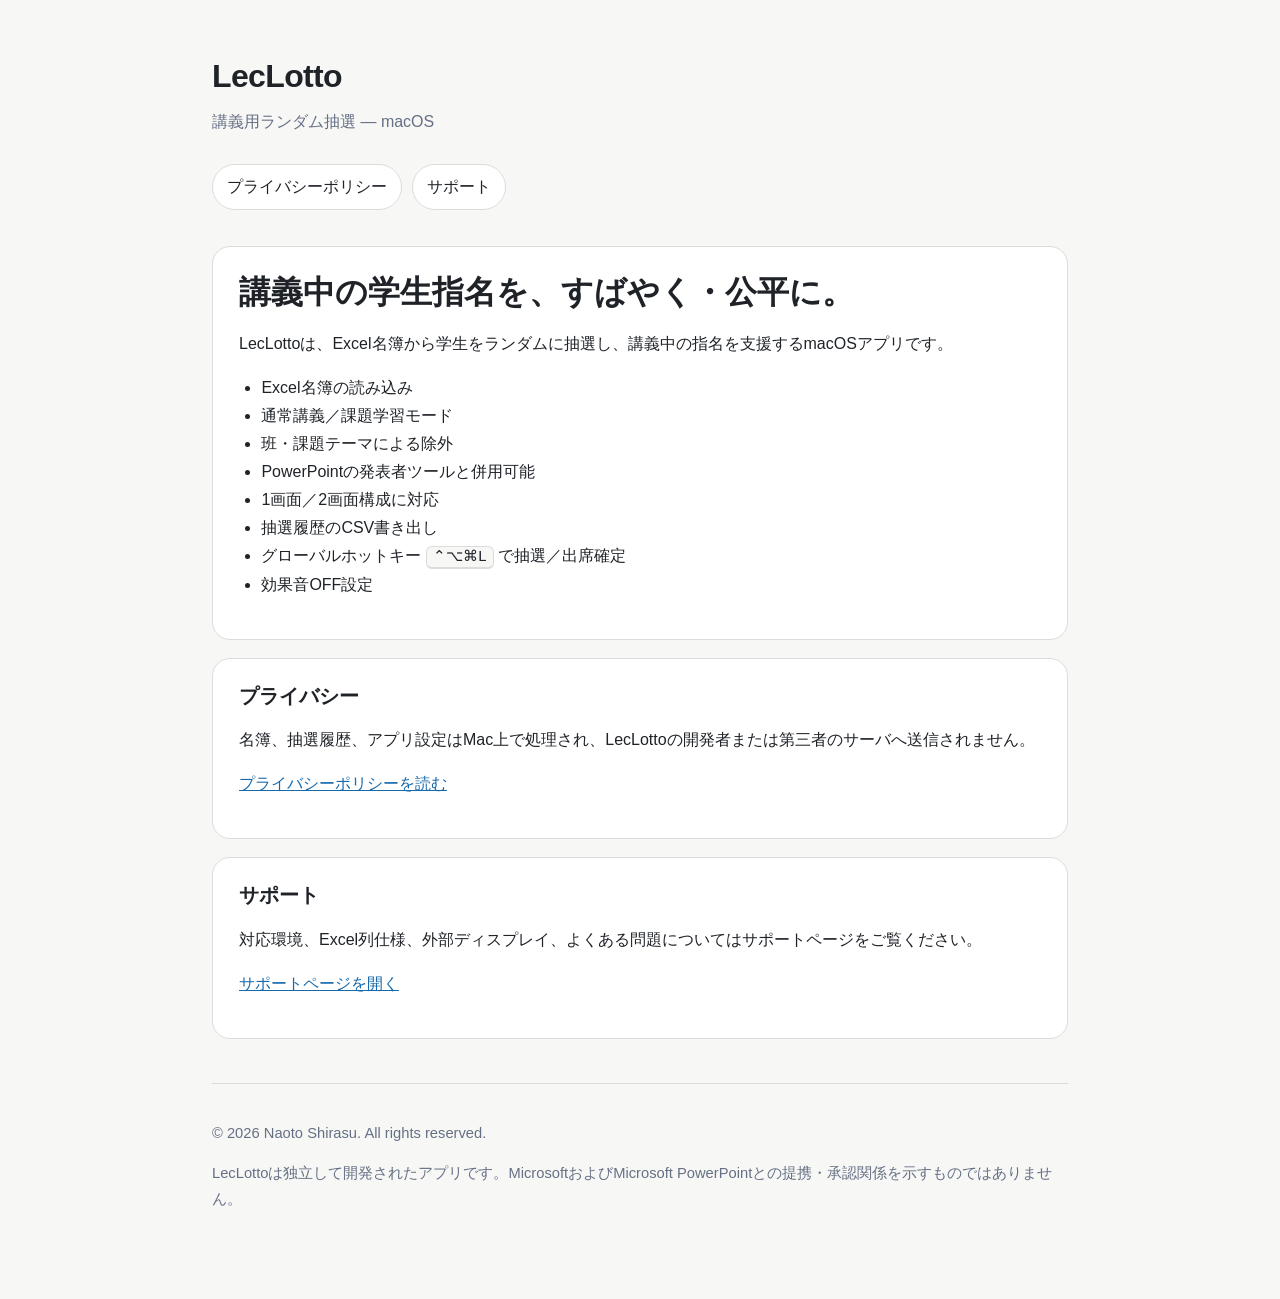
==== index.html @ d9716307 "Add files via upload" ====
<!doctype html>
<html lang="ja">
<head>
<meta charset="utf-8">
<meta name="viewport" content="width=device-width, initial-scale=1">
<title>LecLotto</title>
<meta name="description" content="講義中の学生ランダム指名を支援するmacOSアプリ LecLotto">

<style>
:root {
  color-scheme: light dark;
  --bg: #f7f7f5;
  --card: #ffffff;
  --text: #1f2328;
  --muted: #667085;
  --accent: #1f6f54;
  --border: #d9dedb;
  --link: #1769aa;
}
@media (prefers-color-scheme: dark) {
  :root {
    --bg: #101412;
    --card: #171c19;
    --text: #edf2ef;
    --muted: #aab4ae;
    --accent: #66c29a;
    --border: #303a34;
    --link: #74b7e8;
  }
}
* { box-sizing: border-box; }
body {
  margin: 0;
  font-family: -apple-system, BlinkMacSystemFont, "Helvetica Neue",
               "Hiragino Sans", "Yu Gothic", Meiryo, sans-serif;
  line-height: 1.75;
  background: var(--bg);
  color: var(--text);
}
main {
  max-width: 900px;
  margin: 0 auto;
  padding: 48px 22px 72px;
}
header {
  margin-bottom: 28px;
}
.brand {
  font-size: 2rem;
  font-weight: 750;
  letter-spacing: -0.02em;
}
.tagline {
  color: var(--muted);
  margin-top: 4px;
}
nav {
  margin: 24px 0 36px;
  display: flex;
  flex-wrap: wrap;
  gap: 10px;
}
nav a, .button {
  display: inline-block;
  border: 1px solid var(--border);
  border-radius: 999px;
  padding: 8px 14px;
  text-decoration: none;
  color: var(--text);
  background: var(--card);
}
nav a:hover, .button:hover {
  border-color: var(--accent);
}
section {
  background: var(--card);
  border: 1px solid var(--border);
  border-radius: 18px;
  padding: 24px 26px;
  margin: 18px 0;
}
h1, h2, h3 { line-height: 1.35; }
h1 { font-size: 2rem; margin: 0 0 12px; }
h2 { font-size: 1.25rem; margin-top: 0; }
h3 { font-size: 1.05rem; margin-top: 1.6em; }
ul { padding-left: 1.4em; }
code, kbd {
  font-family: ui-monospace, SFMono-Regular, Menlo, monospace;
  font-size: .95em;
}
kbd {
  border: 1px solid var(--border);
  border-bottom-width: 2px;
  border-radius: 6px;
  padding: 1px 6px;
  background: var(--bg);
}
.note {
  border-left: 4px solid var(--accent);
  padding-left: 16px;
}
.small, footer {
  color: var(--muted);
  font-size: .92rem;
}
footer {
  margin-top: 44px;
  border-top: 1px solid var(--border);
  padding-top: 22px;
}
a { color: var(--link); }
table {
  border-collapse: collapse;
  width: 100%;
  margin: 16px 0;
}
th, td {
  border-bottom: 1px solid var(--border);
  text-align: left;
  vertical-align: top;
  padding: 10px 8px;
}
th { width: 30%; }
</style>

</head>
<body>
<main>
<header>
  <div class="brand">LecLotto</div>
  <div class="tagline">講義用ランダム抽選 — macOS</div>
</header>

<nav>
  <a href="privacy.html">プライバシーポリシー</a>
  <a href="support.html">サポート</a>
</nav>

<section>
  <h1>講義中の学生指名を、すばやく・公平に。</h1>
  <p>LecLottoは、Excel名簿から学生をランダムに抽選し、講義中の指名を支援するmacOSアプリです。</p>
  <ul>
    <li>Excel名簿の読み込み</li>
    <li>通常講義／課題学習モード</li>
    <li>班・課題テーマによる除外</li>
    <li>PowerPointの発表者ツールと併用可能</li>
    <li>1画面／2画面構成に対応</li>
    <li>抽選履歴のCSV書き出し</li>
    <li>グローバルホットキー <kbd>⌃⌥⌘L</kbd> で抽選／出席確定</li>
    <li>効果音OFF設定</li>
  </ul>
</section>

<section>
  <h2>プライバシー</h2>
  <p>名簿、抽選履歴、アプリ設定はMac上で処理され、LecLottoの開発者または第三者のサーバへ送信されません。</p>
  <p><a href="privacy.html">プライバシーポリシーを読む</a></p>
</section>

<section>
  <h2>サポート</h2>
  <p>対応環境、Excel列仕様、外部ディスプレイ、よくある問題についてはサポートページをご覧ください。</p>
  <p><a href="support.html">サポートページを開く</a></p>
</section>


<footer>
  <p>© 2026 Naoto Shirasu. All rights reserved.</p>
  <p>LecLottoは独立して開発されたアプリです。MicrosoftおよびMicrosoft PowerPointとの提携・承認関係を示すものではありません。</p>
</footer>

</main>
</body>
</html>
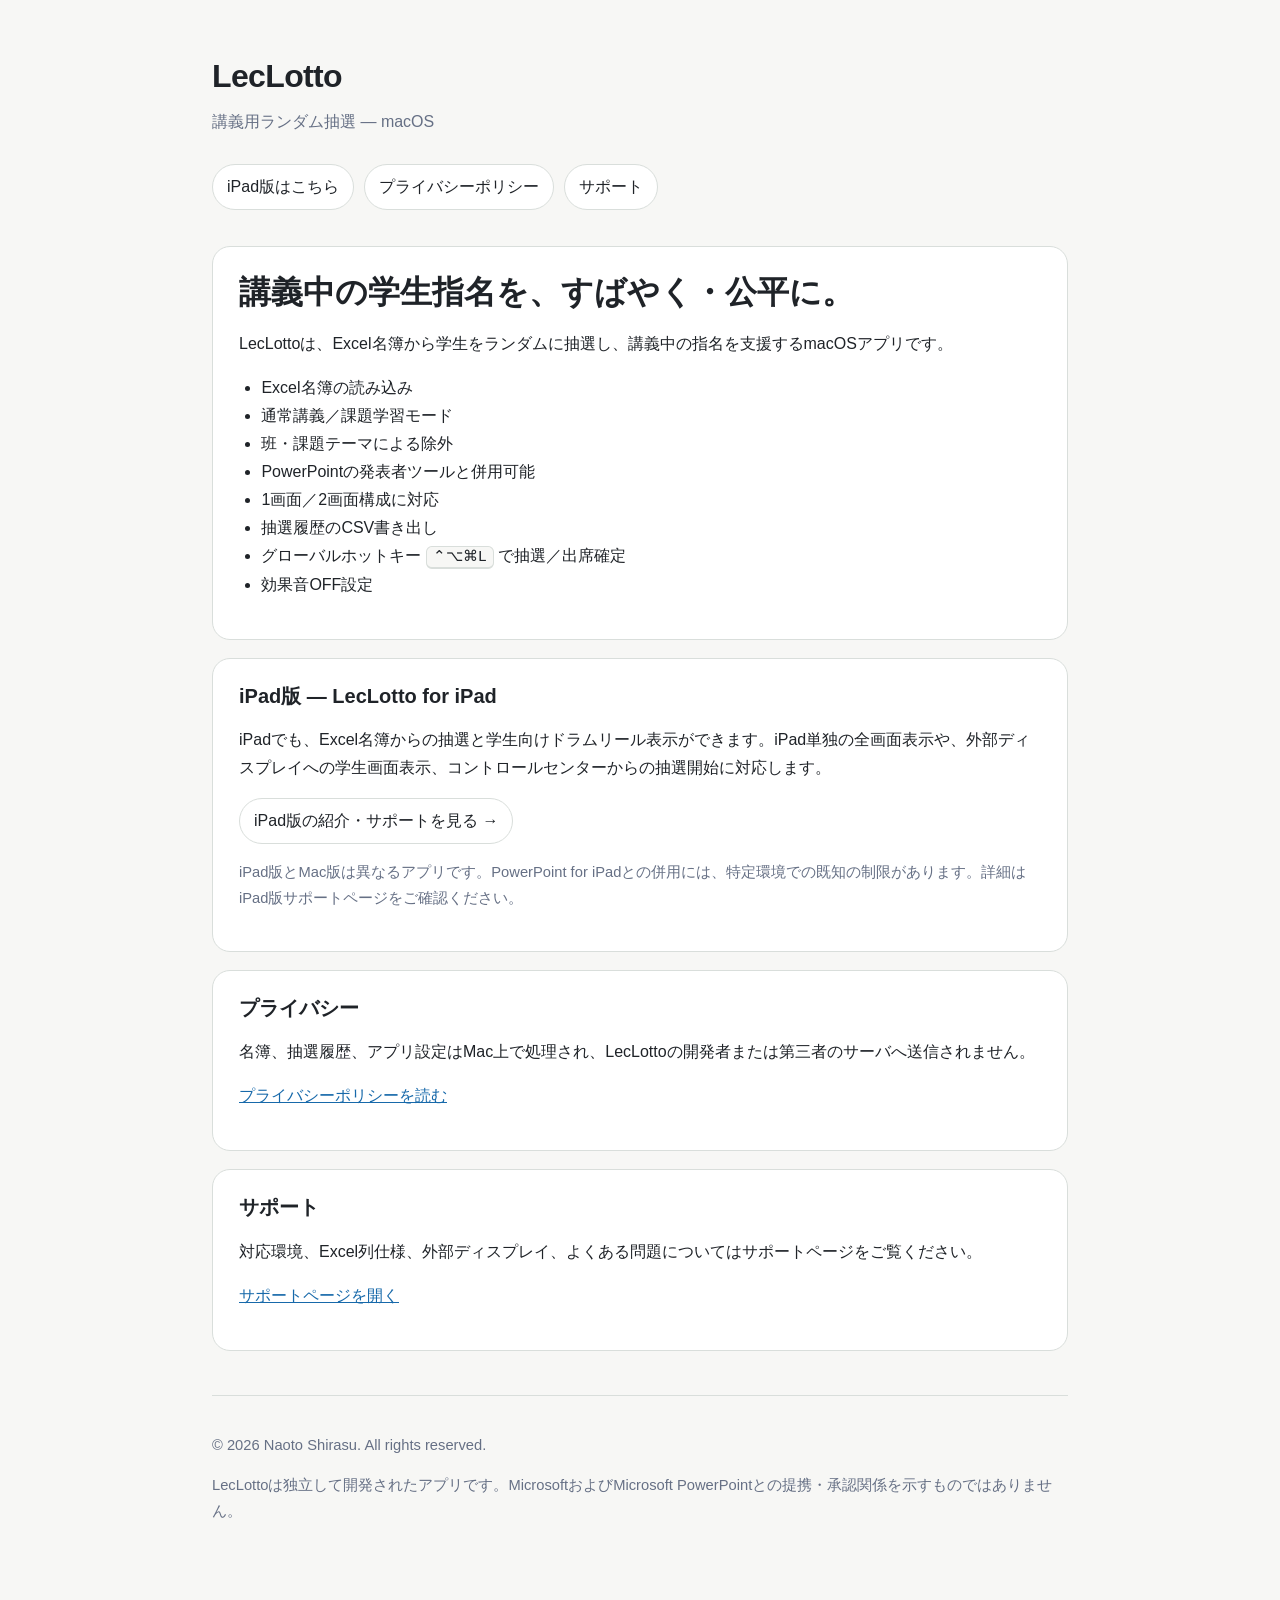
==== commit a985ed5e: "Update index.html" ====
--- a/index.html
+++ b/index.html
@@ -132,6 +132,7 @@
 </header>
 
 <nav>
+  <a href="ipad/">iPad版はこちら</a>
   <a href="privacy.html">プライバシーポリシー</a>
   <a href="support.html">サポート</a>
 </nav>
@@ -149,6 +150,13 @@
     <li>グローバルホットキー <kbd>⌃⌥⌘L</kbd> で抽選／出席確定</li>
     <li>効果音OFF設定</li>
   </ul>
+</section>
+
+<section>
+  <h2>iPad版 — LecLotto for iPad</h2>
+  <p>iPadでも、Excel名簿からの抽選と学生向けドラムリール表示ができます。iPad単独の全画面表示や、外部ディスプレイへの学生画面表示、コントロールセンターからの抽選開始に対応します。</p>
+  <p><a class="button" href="ipad/">iPad版の紹介・サポートを見る →</a></p>
+  <p class="small">iPad版とMac版は異なるアプリです。PowerPoint for iPadとの併用には、特定環境での既知の制限があります。詳細はiPad版サポートページをご確認ください。</p>
 </section>
 
 <section>
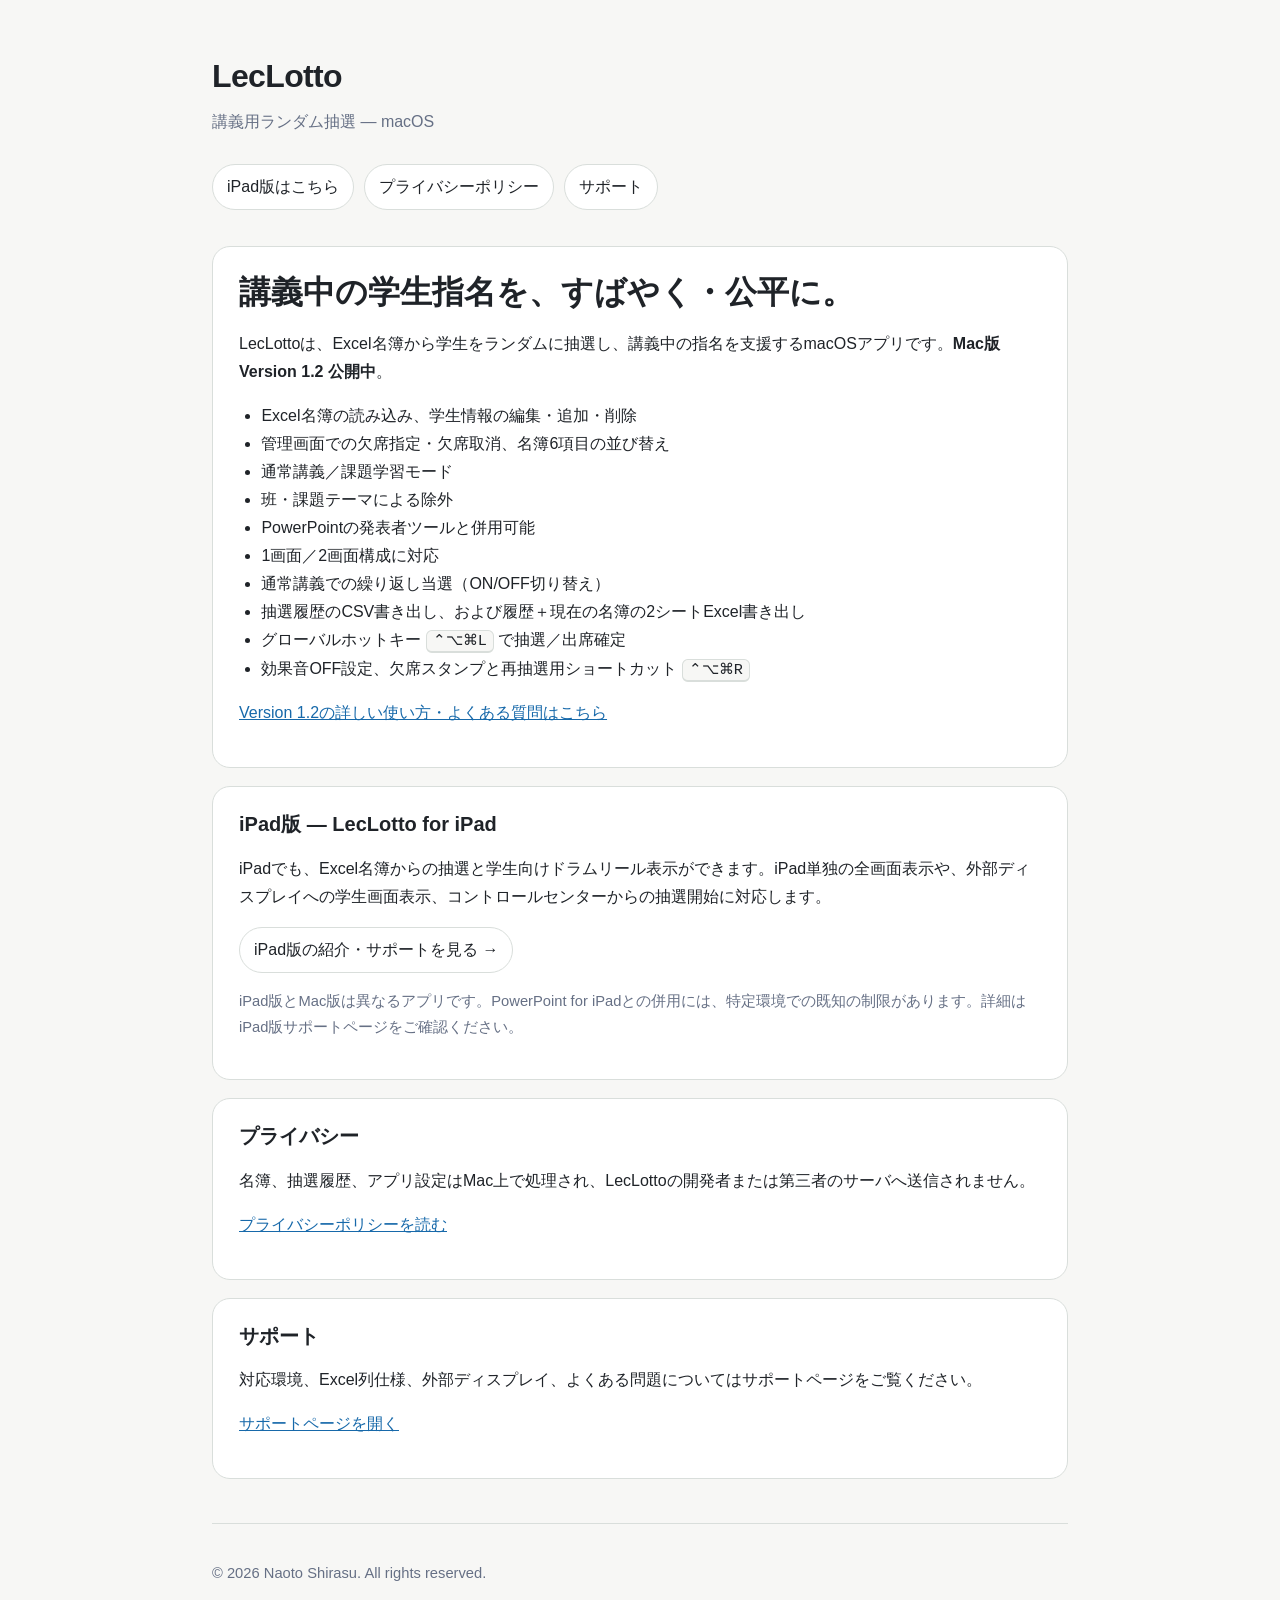
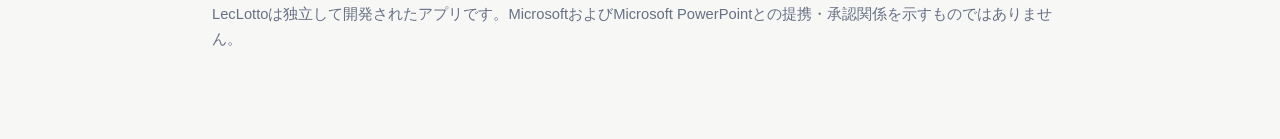
==== commit 1653037f: "Docs: refresh Mac LecLotto homepage for 1.2" ====
--- a/index.html
+++ b/index.html
@@ -4,7 +4,7 @@
 <meta charset="utf-8">
 <meta name="viewport" content="width=device-width, initial-scale=1">
 <title>LecLotto</title>
-<meta name="description" content="講義中の学生ランダム指名を支援するmacOSアプリ LecLotto">
+<meta name="description" content="講義中の学生指名を支援するmacOSアプリ LecLotto。Version 1.2で名簿編集・出欠管理・繰り返し当選・Excel出力に対応。">
 
 <style>
 :root {
@@ -139,17 +139,20 @@
 
 <section>
   <h1>講義中の学生指名を、すばやく・公平に。</h1>
-  <p>LecLottoは、Excel名簿から学生をランダムに抽選し、講義中の指名を支援するmacOSアプリです。</p>
+  <p>LecLottoは、Excel名簿から学生をランダムに抽選し、講義中の指名を支援するmacOSアプリです。<strong>Mac版 Version 1.2 公開中</strong>。</p>
   <ul>
-    <li>Excel名簿の読み込み</li>
+    <li>Excel名簿の読み込み、学生情報の編集・追加・削除</li>
+    <li>管理画面での欠席指定・欠席取消、名簿6項目の並び替え</li>
     <li>通常講義／課題学習モード</li>
     <li>班・課題テーマによる除外</li>
     <li>PowerPointの発表者ツールと併用可能</li>
     <li>1画面／2画面構成に対応</li>
-    <li>抽選履歴のCSV書き出し</li>
+    <li>通常講義での繰り返し当選（ON/OFF切り替え）</li>
+    <li>抽選履歴のCSV書き出し、および履歴＋現在の名簿の2シートExcel書き出し</li>
     <li>グローバルホットキー <kbd>⌃⌥⌘L</kbd> で抽選／出席確定</li>
-    <li>効果音OFF設定</li>
+    <li>効果音OFF設定、欠席スタンプと再抽選用ショートカット <kbd>⌃⌥⌘R</kbd></li>
   </ul>
+  <p><a href="support.html">Version 1.2の詳しい使い方・よくある質問はこちら</a></p>
 </section>
 
 <section>
